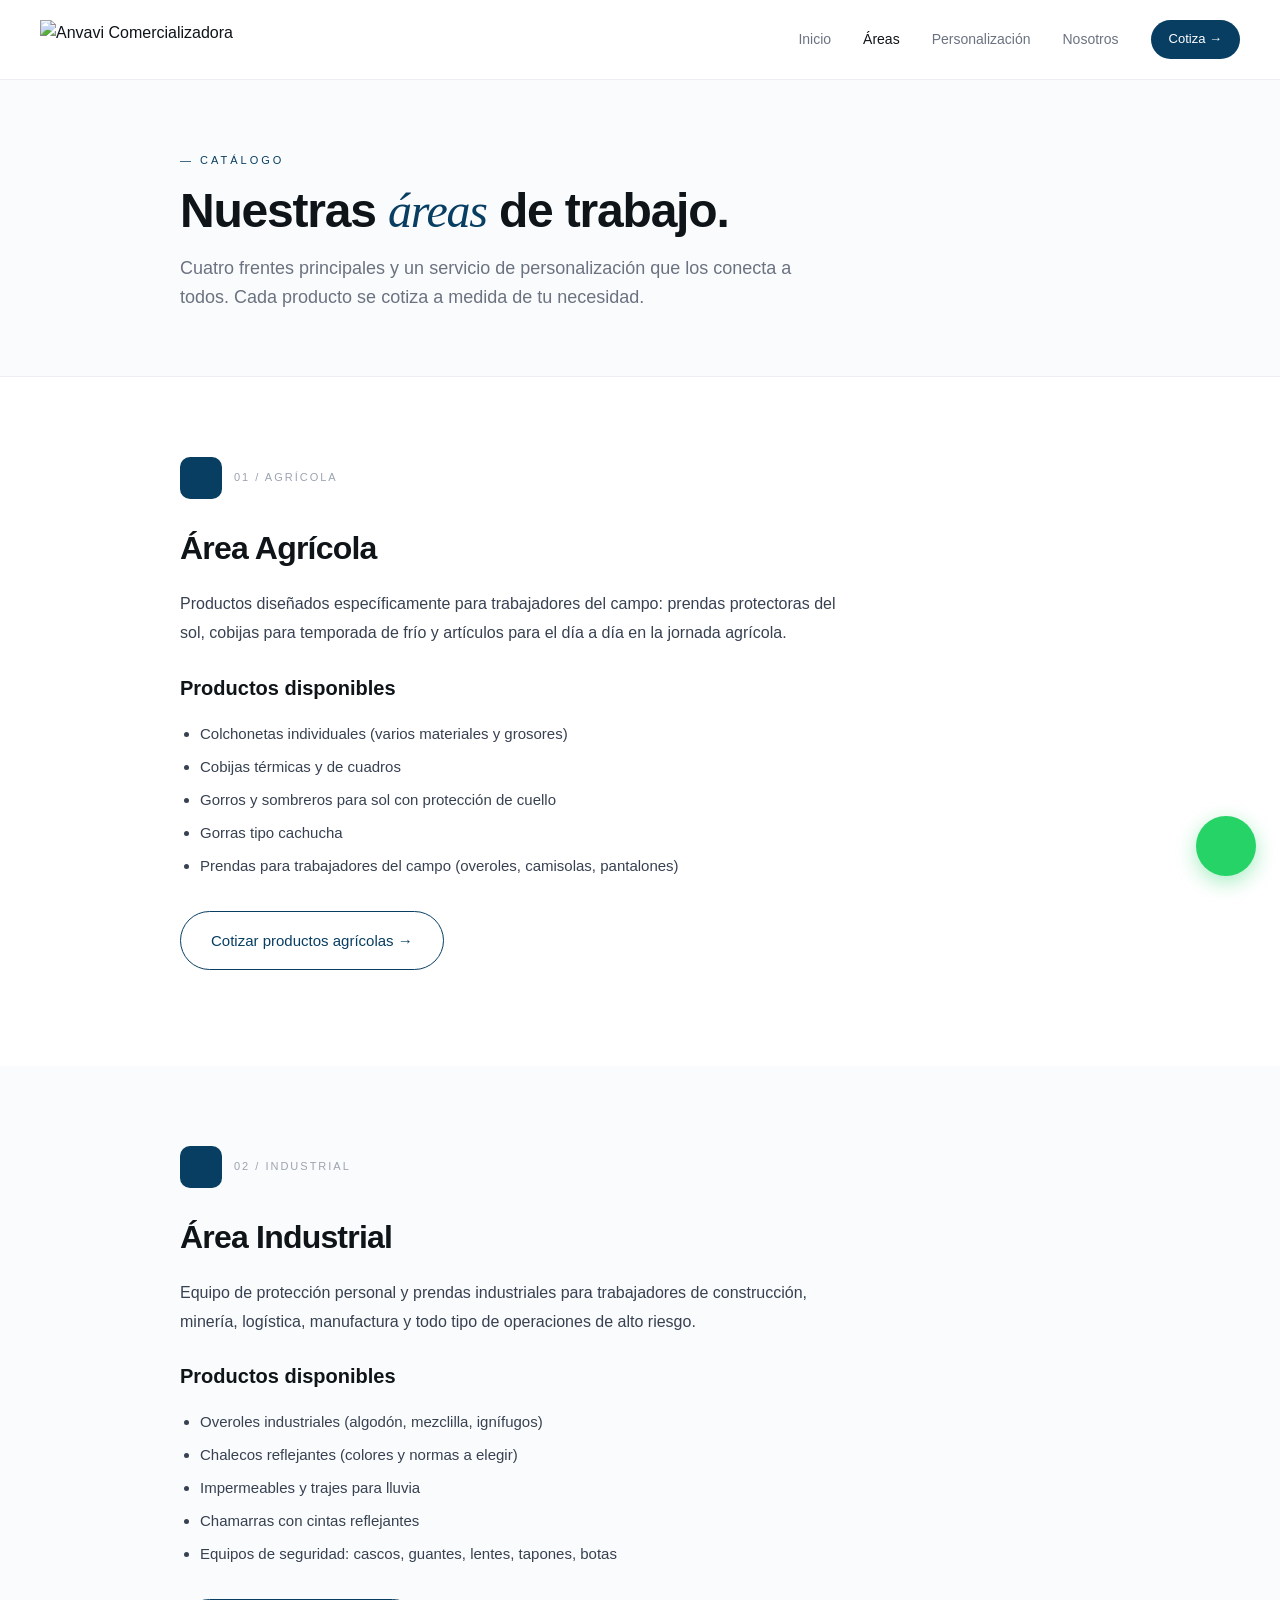
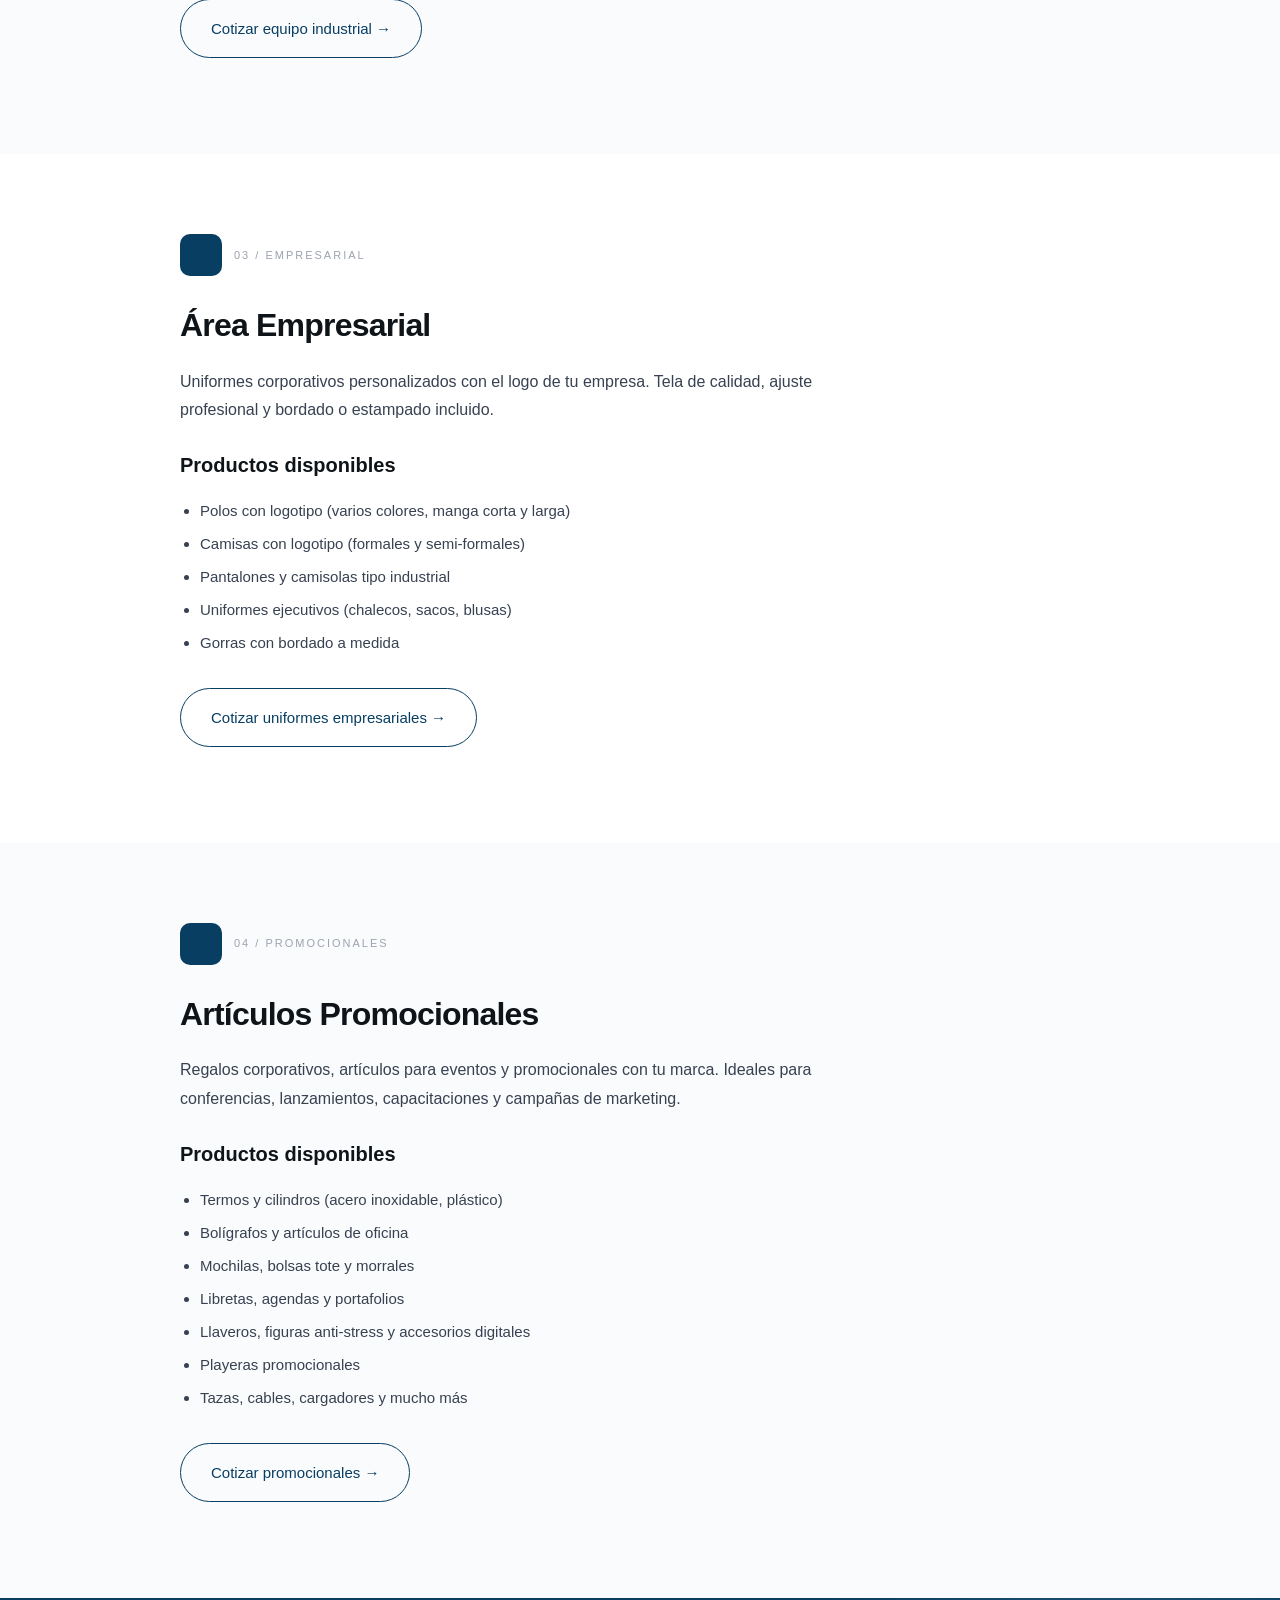
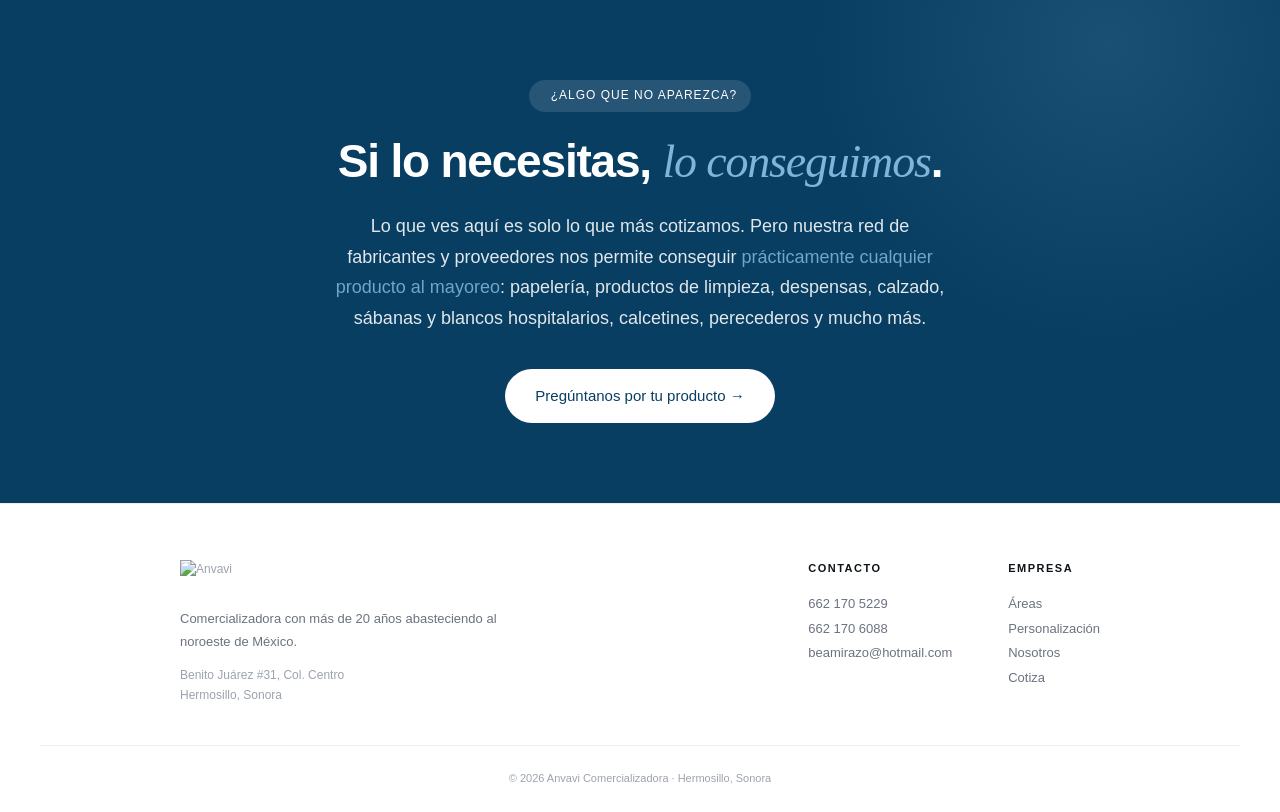
==== areas.html @ ac12baad "Subir sitio inicial de Anvavi" ====
<!DOCTYPE html>
<html lang="es">
<head>
  <meta charset="UTF-8">
  <meta name="viewport" content="width=device-width, initial-scale=1.0">
  <title>Áreas y Productos · Anvavi Comercializadora</title>
  <meta name="description" content="Conoce nuestras 4 áreas de especialización: Agrícola, Industrial, Empresarial y Promocionales. Productos personalizados al mayoreo.">
  <link rel="stylesheet" href="styles.css">
  <link rel="icon" href="assets/logo.jpg" type="image/jpeg">
  <link rel="stylesheet" href="https://cdn.jsdelivr.net/npm/@tabler/icons-webfont@2.47.0/tabler-icons.min.css">
</head>
<body>

  <nav class="nav">
    <a href="index.html" class="nav-logo">
      <img src="assets/logo.jpg" alt="Anvavi Comercializadora">
    </a>
    <button class="nav-toggle" onclick="toggleMenu()" aria-label="Abrir menú">
      <i class="ti ti-menu-2"></i>
    </button>
    <div class="nav-menu" id="navMenu">
      <a href="index.html">Inicio</a>
      <a href="areas.html" class="activo">Áreas</a>
      <a href="personalizacion.html">Personalización</a>
      <a href="nosotros.html">Nosotros</a>
      <a href="cotiza.html" class="nav-cotiza">Cotiza →</a>
    </div>
  </nav>

  <!-- ENCABEZADO DE LA PÁGINA -->
  <section class="pagina-header">
    <div class="pagina-header-contenido">
      <div class="eyebrow">— Catálogo</div>
      <h1 class="pagina-titulo">
        Nuestras <span class="serif-italic">áreas</span> de trabajo.
      </h1>
      <p class="pagina-subtitulo">
        Cuatro frentes principales y un servicio de personalización que los conecta a todos. Cada producto se cotiza a medida de tu necesidad.
      </p>
    </div>
  </section>

  <!-- ÁREA AGRÍCOLA -->
  <section class="bloque" id="agricola">
    <div class="bloque-contenido">
      <div class="area-header" style="margin-bottom: 24px;">
        <div class="area-icono"><i class="ti ti-plant-2"></i></div>
        <div class="area-etiqueta">01 / Agrícola</div>
      </div>
      <h2>Área Agrícola</h2>
      <p>Productos diseñados específicamente para trabajadores del campo: prendas protectoras del sol, cobijas para temporada de frío y artículos para el día a día en la jornada agrícola.</p>
      <h3>Productos disponibles</h3>
      <ul>
        <li>Colchonetas individuales (varios materiales y grosores)</li>
        <li>Cobijas térmicas y de cuadros</li>
        <li>Gorros y sombreros para sol con protección de cuello</li>
        <li>Gorras tipo cachucha</li>
        <li>Prendas para trabajadores del campo (overoles, camisolas, pantalones)</li>
      </ul>
      <p style="margin-top: 32px;">
        <a href="cotiza.html" class="btn btn-secundario">Cotizar productos agrícolas →</a>
      </p>
    </div>
  </section>

  <!-- ÁREA INDUSTRIAL -->
  <section class="bloque seccion-fondo" id="industrial">
    <div class="bloque-contenido">
      <div class="area-header" style="margin-bottom: 24px;">
        <div class="area-icono"><i class="ti ti-helmet"></i></div>
        <div class="area-etiqueta">02 / Industrial</div>
      </div>
      <h2>Área Industrial</h2>
      <p>Equipo de protección personal y prendas industriales para trabajadores de construcción, minería, logística, manufactura y todo tipo de operaciones de alto riesgo.</p>
      <h3>Productos disponibles</h3>
      <ul>
        <li>Overoles industriales (algodón, mezclilla, ignífugos)</li>
        <li>Chalecos reflejantes (colores y normas a elegir)</li>
        <li>Impermeables y trajes para lluvia</li>
        <li>Chamarras con cintas reflejantes</li>
        <li>Equipos de seguridad: cascos, guantes, lentes, tapones, botas</li>
      </ul>
      <p style="margin-top: 32px;">
        <a href="cotiza.html" class="btn btn-secundario">Cotizar equipo industrial →</a>
      </p>
    </div>
  </section>

  <!-- ÁREA EMPRESARIAL -->
  <section class="bloque" id="empresarial">
    <div class="bloque-contenido">
      <div class="area-header" style="margin-bottom: 24px;">
        <div class="area-icono"><i class="ti ti-briefcase"></i></div>
        <div class="area-etiqueta">03 / Empresarial</div>
      </div>
      <h2>Área Empresarial</h2>
      <p>Uniformes corporativos personalizados con el logo de tu empresa. Tela de calidad, ajuste profesional y bordado o estampado incluido.</p>
      <h3>Productos disponibles</h3>
      <ul>
        <li>Polos con logotipo (varios colores, manga corta y larga)</li>
        <li>Camisas con logotipo (formales y semi-formales)</li>
        <li>Pantalones y camisolas tipo industrial</li>
        <li>Uniformes ejecutivos (chalecos, sacos, blusas)</li>
        <li>Gorras con bordado a medida</li>
      </ul>
      <p style="margin-top: 32px;">
        <a href="cotiza.html" class="btn btn-secundario">Cotizar uniformes empresariales →</a>
      </p>
    </div>
  </section>

  <!-- ÁREA PROMOCIONALES -->
  <section class="bloque seccion-fondo" id="promocionales">
    <div class="bloque-contenido">
      <div class="area-header" style="margin-bottom: 24px;">
        <div class="area-icono"><i class="ti ti-gift"></i></div>
        <div class="area-etiqueta">04 / Promocionales</div>
      </div>
      <h2>Artículos Promocionales</h2>
      <p>Regalos corporativos, artículos para eventos y promocionales con tu marca. Ideales para conferencias, lanzamientos, capacitaciones y campañas de marketing.</p>
      <h3>Productos disponibles</h3>
      <ul>
        <li>Termos y cilindros (acero inoxidable, plástico)</li>
        <li>Bolígrafos y artículos de oficina</li>
        <li>Mochilas, bolsas tote y morrales</li>
        <li>Libretas, agendas y portafolios</li>
        <li>Llaveros, figuras anti-stress y accesorios digitales</li>
        <li>Playeras promocionales</li>
        <li>Tazas, cables, cargadores y mucho más</li>
      </ul>
      <p style="margin-top: 32px;">
        <a href="cotiza.html" class="btn btn-secundario">Cotizar promocionales →</a>
      </p>
    </div>
  </section>

  <!-- ¿BUSCAS ALGO MÁS? -->
  <section class="algo-mas">
    <div class="algo-mas-contenido">
      <div class="algo-mas-badge">
        <i class="ti ti-search"></i> ¿Algo que no aparezca?
      </div>
      <h2 class="algo-mas-titulo">
        Si lo necesitas, <span class="serif-italic">lo conseguimos</span>.
      </h2>
      <p class="algo-mas-texto">
        Lo que ves aquí es solo lo que más cotizamos. Pero nuestra red de fabricantes y proveedores nos permite conseguir <span class="destacado">prácticamente cualquier producto al mayoreo</span>: papelería, productos de limpieza, despensas, calzado, sábanas y blancos hospitalarios, calcetines, perecederos y mucho más.
      </p>
      <a href="https://wa.me/5216621705229?text=Hola%20Anvavi,%20busco%20un%20producto%20especial" class="btn btn-blanco" target="_blank" rel="noopener">
        Pregúntanos por tu producto →
      </a>
    </div>
  </section>

  <!-- FOOTER -->
  <footer class="footer">
    <div class="footer-contenido">
      <div class="footer-info">
        <img src="assets/logo.jpg" alt="Anvavi" class="footer-logo">
        <p class="footer-info-texto">Comercializadora con más de 20 años abasteciendo al noroeste de México.</p>
        <div class="footer-direccion">Benito Juárez #31, Col. Centro<br>Hermosillo, Sonora</div>
      </div>
      <div class="footer-columnas">
        <div>
          <div class="footer-titulo">Contacto</div>
          <div class="footer-lista">
            <a href="tel:6621705229">662 170 5229</a><br>
            <a href="tel:6621706088">662 170 6088</a><br>
            <a href="mailto:beamirazo@hotmail.com">beamirazo@hotmail.com</a>
          </div>
        </div>
        <div>
          <div class="footer-titulo">Empresa</div>
          <div class="footer-lista">
            <a href="areas.html">Áreas</a><br>
            <a href="personalizacion.html">Personalización</a><br>
            <a href="nosotros.html">Nosotros</a><br>
            <a href="cotiza.html">Cotiza</a>
          </div>
        </div>
      </div>
    </div>
    <div class="footer-copyright">
      © 2026 Anvavi Comercializadora · Hermosillo, Sonora
    </div>
  </footer>

  <a href="https://wa.me/5216621705229" class="wa-flotante" target="_blank" rel="noopener" aria-label="Contactar por WhatsApp">
    <i class="ti ti-brand-whatsapp"></i>
  </a>

  <script>
    function toggleMenu() {
      document.getElementById('navMenu').classList.toggle('abierto');
    }
  </script>

</body>
</html>
---- styles.css ----
/* ============================================
   ANVAVI COMERCIALIZADORA - ESTILOS PRINCIPALES
   ============================================ */

/* === VARIABLES DE COLORES === */
:root {
  --azul-marca: #083E62;
  --azul-claro: #7FB5DB;
  --azul-suave: #F0F4F8;
  --texto-principal: #0f1419;
  --texto-secundario: #374151;
  --texto-gris: #6B7280;
  --texto-claro: #9CA3AF;
  --borde: #ECEEF1;
  --fondo-gris: #FAFBFC;
  --blanco: #ffffff;
  --verde-whatsapp: #25D366;
}

/* === RESET BÁSICO === */
* {
  margin: 0;
  padding: 0;
  box-sizing: border-box;
}

html {
  scroll-behavior: smooth;
}

body {
  font-family: -apple-system, BlinkMacSystemFont, "Segoe UI", "Helvetica Neue", Arial, sans-serif;
  color: var(--texto-principal);
  background: var(--blanco);
  line-height: 1.6;
  -webkit-font-smoothing: antialiased;
  -moz-osx-font-smoothing: grayscale;
}

/* Fuente especial para los textos en cursiva elegante */
.serif-italic {
  font-family: Georgia, "Times New Roman", serif;
  font-style: italic;
  font-weight: 400;
  color: var(--azul-marca);
}

img {
  max-width: 100%;
  height: auto;
  display: block;
}

a {
  text-decoration: none;
  color: inherit;
}

/* === BARRA SUPERIOR (NAVEGACIÓN) === */
.nav {
  padding: 20px 40px;
  display: flex;
  align-items: center;
  justify-content: space-between;
  border-bottom: 0.5px solid var(--borde);
  background: var(--blanco);
  position: sticky;
  top: 0;
  z-index: 100;
}

.nav-logo img {
  height: 38px;
  width: auto;
}

.nav-menu {
  display: flex;
  gap: 32px;
  font-size: 14px;
  align-items: center;
}

.nav-menu a {
  color: var(--texto-gris);
  transition: color 0.2s ease;
}

.nav-menu a:hover {
  color: var(--azul-marca);
}

.nav-menu a.activo {
  color: var(--texto-principal);
  font-weight: 500;
}

.nav-cotiza {
  background: var(--azul-marca) !important;
  color: var(--blanco) !important;
  padding: 9px 18px;
  border-radius: 50px;
  font-weight: 500;
  font-size: 13px;
  transition: transform 0.2s ease, background 0.2s ease;
}

.nav-cotiza:hover {
  background: #0a4d7a !important;
  transform: translateY(-1px);
}

/* Menú hamburguesa para celular */
.nav-toggle {
  display: none;
  background: none;
  border: none;
  cursor: pointer;
  font-size: 24px;
  color: var(--azul-marca);
}

/* === HERO (BANNER PRINCIPAL) === */
.hero {
  padding: 88px 40px 64px;
  max-width: 920px;
  margin: 0 auto;
}

.badge {
  display: inline-flex;
  align-items: center;
  gap: 8px;
  background: var(--azul-suave);
  padding: 6px 14px;
  border-radius: 50px;
  font-size: 12px;
  color: var(--azul-marca);
  margin-bottom: 32px;
  font-weight: 500;
}

.badge-dot {
  width: 6px;
  height: 6px;
  background: var(--verde-whatsapp);
  border-radius: 50%;
  animation: latido 2s ease-in-out infinite;
}

@keyframes latido {
  0%, 100% { opacity: 1; transform: scale(1); }
  50% { opacity: 0.6; transform: scale(1.2); }
}

.hero-titulo {
  font-size: 56px;
  font-weight: 600;
  line-height: 1.05;
  letter-spacing: -1.5px;
  color: var(--texto-principal);
  margin-bottom: 28px;
  max-width: 760px;
}

.hero-descripcion {
  font-size: 19px;
  line-height: 1.65;
  color: var(--texto-secundario);
  max-width: 620px;
  margin-bottom: 40px;
}

.hero-descripcion strong {
  color: var(--texto-principal);
  font-weight: 600;
}

/* === BOTONES === */
.botones {
  display: flex;
  gap: 14px;
  align-items: center;
  flex-wrap: wrap;
}

.btn {
  display: inline-flex;
  align-items: center;
  gap: 10px;
  padding: 15px 30px;
  border-radius: 50px;
  font-weight: 500;
  font-size: 15px;
  border: none;
  cursor: pointer;
  transition: transform 0.2s ease, box-shadow 0.2s ease, background 0.2s ease;
  font-family: inherit;
}

.btn:hover {
  transform: translateY(-2px);
  box-shadow: 0 6px 20px rgba(8, 62, 98, 0.15);
}

.btn-primario {
  background: var(--azul-marca);
  color: var(--blanco);
}

.btn-primario:hover {
  background: #0a4d7a;
}

.btn-whatsapp {
  background: var(--verde-whatsapp);
  color: var(--blanco);
  padding: 15px 24px;
  font-size: 14px;
}

.btn-whatsapp:hover {
  background: #1eb955;
}

.btn-blanco {
  background: var(--blanco);
  color: var(--azul-marca);
}

.btn-secundario {
  background: transparent;
  color: var(--azul-marca);
  border: 1px solid var(--azul-marca);
}

.btn-secundario:hover {
  background: var(--azul-marca);
  color: var(--blanco);
}

/* === BARRA DE CLIENTES === */
.confianza {
  border-top: 0.5px solid var(--borde);
  padding: 28px 40px;
  background: var(--fondo-gris);
}

.confianza-contenedor {
  max-width: 920px;
  margin: 0 auto;
  display: flex;
  justify-content: space-between;
  align-items: center;
  flex-wrap: wrap;
  gap: 20px;
}

.confianza-titulo {
  color: var(--texto-gris);
  font-size: 11px;
  letter-spacing: 2px;
  text-transform: uppercase;
  font-weight: 500;
}

.confianza-lista {
  display: flex;
  gap: 24px;
  font-size: 13px;
  color: var(--texto-secundario);
  font-weight: 500;
  flex-wrap: wrap;
  letter-spacing: 0.3px;
  align-items: center;
}

.confianza-lista span:last-child {
  color: var(--azul-marca);
}

.separador {
  color: #D1D5DB;
}

/* === SECCIONES === */
.seccion {
  padding: 96px 40px;
}

.seccion-fondo {
  background: var(--fondo-gris);
}

.contenedor {
  max-width: 920px;
  margin: 0 auto;
}

.eyebrow {
  font-size: 11px;
  letter-spacing: 3px;
  color: var(--azul-marca);
  margin-bottom: 16px;
  text-transform: uppercase;
  font-weight: 500;
}

.seccion-titulo {
  font-size: 38px;
  font-weight: 600;
  line-height: 1.15;
  letter-spacing: -1px;
  color: var(--texto-principal);
}

.seccion-centrada {
  text-align: center;
  margin-bottom: 56px;
}

/* === GRID DE ÁREAS === */
.areas-grid {
  display: grid;
  grid-template-columns: 1fr 1fr;
  gap: 14px;
}

.area-card {
  background: var(--fondo-gris);
  border: 0.5px solid var(--borde);
  border-radius: 12px;
  padding: 28px;
  transition: transform 0.3s ease, box-shadow 0.3s ease, border-color 0.3s ease;
  cursor: pointer;
}

.area-card:hover {
  transform: translateY(-4px);
  box-shadow: 0 12px 28px rgba(8, 62, 98, 0.08);
  border-color: var(--azul-claro);
}

.area-card.ancha {
  grid-column: 1 / -1;
}

.area-header {
  display: flex;
  align-items: center;
  gap: 12px;
  margin-bottom: 14px;
}

.area-icono {
  width: 42px;
  height: 42px;
  background: var(--azul-marca);
  border-radius: 10px;
  display: flex;
  align-items: center;
  justify-content: center;
  color: var(--blanco);
  font-size: 20px;
}

.area-etiqueta {
  font-size: 11px;
  color: var(--texto-claro);
  letter-spacing: 2px;
  text-transform: uppercase;
}

.area-titulo {
  font-size: 21px;
  font-weight: 600;
  color: var(--texto-principal);
  margin-bottom: 8px;
  letter-spacing: -0.3px;
}

.area-descripcion {
  font-size: 14px;
  color: var(--texto-gris);
  line-height: 1.7;
}

/* === SECCIÓN "BUSCAS ALGO MÁS" === */
.algo-mas {
  background: var(--azul-marca);
  padding: 80px 40px;
  color: var(--blanco);
  position: relative;
  overflow: hidden;
}

.algo-mas::before {
  content: '';
  position: absolute;
  top: -50%;
  right: -10%;
  width: 600px;
  height: 600px;
  background: radial-gradient(circle, rgba(127, 181, 219, 0.15) 0%, transparent 70%);
  pointer-events: none;
}

.algo-mas-contenido {
  max-width: 760px;
  margin: 0 auto;
  text-align: center;
  position: relative;
  z-index: 2;
}

.algo-mas-badge {
  display: inline-flex;
  align-items: center;
  gap: 8px;
  background: rgba(255, 255, 255, 0.12);
  padding: 6px 14px;
  border-radius: 50px;
  font-size: 12px;
  margin-bottom: 24px;
  font-weight: 500;
  letter-spacing: 1px;
  text-transform: uppercase;
}

.algo-mas-titulo {
  font-size: 46px;
  font-weight: 600;
  line-height: 1.1;
  letter-spacing: -1.2px;
  margin-bottom: 24px;
}

.algo-mas .serif-italic {
  color: var(--azul-claro);
}

.algo-mas-texto {
  font-size: 18px;
  line-height: 1.7;
  opacity: 0.88;
  margin-bottom: 36px;
  max-width: 620px;
  margin-left: auto;
  margin-right: auto;
}

.algo-mas-texto .destacado {
  color: var(--azul-claro);
  font-weight: 500;
}

/* === CÓMO TRABAJAMOS === */
.proceso-grid {
  display: grid;
  grid-template-columns: repeat(3, 1fr);
  gap: 24px;
}

.proceso-card {
  background: var(--blanco);
  border: 0.5px solid var(--borde);
  border-radius: 12px;
  padding: 36px 28px;
  transition: transform 0.3s ease, box-shadow 0.3s ease;
}

.proceso-card:hover {
  transform: translateY(-4px);
  box-shadow: 0 10px 28px rgba(8, 62, 98, 0.06);
}

.proceso-numero {
  font-size: 54px;
  color: var(--azul-marca);
  font-weight: 600;
  letter-spacing: -2px;
  margin-bottom: 20px;
  font-variant-numeric: tabular-nums;
  line-height: 1;
}

.proceso-titulo {
  font-size: 19px;
  font-weight: 600;
  color: var(--texto-principal);
  margin-bottom: 10px;
}

.proceso-descripcion {
  font-size: 14px;
  color: var(--texto-gris);
  line-height: 1.7;
}

/* === CTA FINAL === */
.cta-final {
  padding: 120px 40px;
  max-width: 760px;
  margin: 0 auto;
  text-align: center;
}

.cta-titulo {
  font-size: 50px;
  font-weight: 600;
  line-height: 1.1;
  letter-spacing: -1.2px;
  color: var(--texto-principal);
  margin-bottom: 24px;
}

.cta-texto {
  font-size: 17px;
  color: var(--texto-gris);
  line-height: 1.7;
  margin-bottom: 40px;
  max-width: 520px;
  margin-left: auto;
  margin-right: auto;
}

.cta-botones {
  display: inline-flex;
  gap: 12px;
  align-items: center;
  flex-wrap: wrap;
  justify-content: center;
}

/* === FOOTER === */
.footer {
  border-top: 0.5px solid var(--borde);
  padding: 56px 40px 24px;
  background: var(--blanco);
}

.footer-contenido {
  max-width: 920px;
  margin: 0 auto;
  display: flex;
  justify-content: space-between;
  flex-wrap: wrap;
  gap: 40px;
  color: var(--texto-claro);
  font-size: 12px;
}

.footer-info {
  max-width: 320px;
}

.footer-logo {
  height: 32px;
  margin-bottom: 16px;
}

.footer-info-texto {
  line-height: 1.7;
  color: var(--texto-gris);
  font-size: 13px;
}

.footer-direccion {
  margin-top: 12px;
  line-height: 1.7;
}

.footer-columnas {
  display: flex;
  gap: 56px;
}

.footer-titulo {
  color: var(--texto-principal);
  font-size: 11px;
  font-weight: 600;
  margin-bottom: 14px;
  letter-spacing: 1.5px;
  text-transform: uppercase;
}

.footer-lista {
  line-height: 1.9;
  color: var(--texto-gris);
  font-size: 13px;
}

.footer-lista a {
  transition: color 0.2s ease;
}

.footer-lista a:hover {
  color: var(--azul-marca);
}

.footer-copyright {
  border-top: 0.5px solid var(--borde);
  padding-top: 24px;
  margin-top: 40px;
  color: var(--texto-claro);
  font-size: 11px;
  text-align: center;
}

/* === BOTÓN FLOTANTE DE WHATSAPP === */
.wa-flotante {
  position: fixed;
  bottom: 24px;
  right: 24px;
  width: 60px;
  height: 60px;
  background: var(--verde-whatsapp);
  border-radius: 50%;
  display: flex;
  align-items: center;
  justify-content: center;
  color: white;
  font-size: 28px;
  box-shadow: 0 6px 20px rgba(37, 211, 102, 0.4);
  z-index: 1000;
  transition: transform 0.2s ease, box-shadow 0.2s ease;
}

.wa-flotante:hover {
  transform: scale(1.1);
  box-shadow: 0 8px 28px rgba(37, 211, 102, 0.5);
}

/* === ANIMACIONES DE ENTRADA === */
.fade-in {
  opacity: 0;
  transform: translateY(20px);
  animation: aparecer 0.8s ease forwards;
}

.fade-in.delay-1 { animation-delay: 0.1s; }
.fade-in.delay-2 { animation-delay: 0.2s; }
.fade-in.delay-3 { animation-delay: 0.3s; }

@keyframes aparecer {
  to {
    opacity: 1;
    transform: translateY(0);
  }
}

/* === PÁGINAS INTERNAS === */
.pagina-header {
  background: var(--fondo-gris);
  padding: 72px 40px 64px;
  border-bottom: 0.5px solid var(--borde);
}

.pagina-header-contenido {
  max-width: 920px;
  margin: 0 auto;
}

.pagina-titulo {
  font-size: 48px;
  font-weight: 600;
  line-height: 1.1;
  letter-spacing: -1.2px;
  color: var(--texto-principal);
  margin-bottom: 16px;
  max-width: 720px;
}

.pagina-titulo .serif-italic {
  display: inline;
}

.pagina-subtitulo {
  font-size: 18px;
  color: var(--texto-gris);
  line-height: 1.6;
  max-width: 620px;
}

/* === BLOQUES DE CONTENIDO INTERIOR === */
.bloque {
  padding: 80px 40px;
}

.bloque-contenido {
  max-width: 920px;
  margin: 0 auto;
}

.bloque h2 {
  font-size: 32px;
  font-weight: 600;
  letter-spacing: -0.8px;
  color: var(--texto-principal);
  margin-bottom: 16px;
}

.bloque h3 {
  font-size: 20px;
  font-weight: 600;
  color: var(--texto-principal);
  margin-bottom: 8px;
  margin-top: 24px;
}

.bloque p {
  font-size: 16px;
  color: var(--texto-secundario);
  line-height: 1.8;
  margin-bottom: 16px;
  max-width: 680px;
}

.bloque ul {
  margin: 16px 0 24px 0;
  padding-left: 20px;
}

.bloque ul li {
  font-size: 15px;
  color: var(--texto-secundario);
  line-height: 1.8;
  margin-bottom: 6px;
}

/* === FORMULARIO DE COTIZACIÓN === */
.formulario {
  background: var(--blanco);
  border: 0.5px solid var(--borde);
  border-radius: 16px;
  padding: 48px;
  max-width: 640px;
  margin: 0 auto;
  box-shadow: 0 4px 24px rgba(8, 62, 98, 0.04);
}

.form-grupo {
  margin-bottom: 20px;
}

.form-grupo label {
  display: block;
  font-size: 13px;
  font-weight: 500;
  color: var(--texto-principal);
  margin-bottom: 8px;
}

.form-grupo input,
.form-grupo select,
.form-grupo textarea {
  width: 100%;
  padding: 12px 16px;
  border: 1px solid var(--borde);
  border-radius: 10px;
  font-size: 15px;
  font-family: inherit;
  color: var(--texto-principal);
  background: var(--blanco);
  transition: border-color 0.2s ease, box-shadow 0.2s ease;
}

.form-grupo input:focus,
.form-grupo select:focus,
.form-grupo textarea:focus {
  outline: none;
  border-color: var(--azul-marca);
  box-shadow: 0 0 0 3px rgba(8, 62, 98, 0.1);
}

.form-grupo textarea {
  min-height: 120px;
  resize: vertical;
}

.form-fila {
  display: grid;
  grid-template-columns: 1fr 1fr;
  gap: 16px;
}

.form-enviar {
  width: 100%;
  padding: 16px;
  background: var(--azul-marca);
  color: var(--blanco);
  border: none;
  border-radius: 50px;
  font-size: 15px;
  font-weight: 500;
  cursor: pointer;
  margin-top: 8px;
  transition: background 0.2s ease, transform 0.2s ease;
  font-family: inherit;
}

.form-enviar:hover {
  background: #0a4d7a;
  transform: translateY(-1px);
}

/* === CONTACTO RÁPIDO (LATERAL) === */
.contacto-rapido {
  background: var(--fondo-gris);
  border-radius: 16px;
  padding: 32px;
  margin-top: 32px;
}

.contacto-item {
  display: flex;
  align-items: center;
  gap: 16px;
  padding: 14px 0;
  border-bottom: 0.5px solid var(--borde);
}

.contacto-item:last-child {
  border-bottom: none;
}

.contacto-item-icono {
  width: 44px;
  height: 44px;
  background: var(--azul-marca);
  border-radius: 12px;
  display: flex;
  align-items: center;
  justify-content: center;
  color: var(--blanco);
  font-size: 20px;
  flex-shrink: 0;
}

.contacto-item-info {
  flex: 1;
}

.contacto-item-label {
  font-size: 12px;
  color: var(--texto-gris);
  text-transform: uppercase;
  letter-spacing: 1px;
  margin-bottom: 2px;
}

.contacto-item-valor {
  font-size: 15px;
  color: var(--texto-principal);
  font-weight: 500;
}

/* ============================================
   RESPONSIVE - CELULAR Y TABLET
   ============================================ */

@media (max-width: 900px) {
  .nav {
    padding: 16px 24px;
  }

  .nav-menu {
    display: none;
    position: absolute;
    top: 100%;
    left: 0;
    right: 0;
    background: var(--blanco);
    flex-direction: column;
    align-items: flex-start;
    padding: 24px;
    gap: 18px;
    border-bottom: 1px solid var(--borde);
    box-shadow: 0 8px 20px rgba(0, 0, 0, 0.06);
  }

  .nav-menu.abierto {
    display: flex;
  }

  .nav-toggle {
    display: block;
  }

  .hero {
    padding: 56px 24px 48px;
  }

  .hero-titulo {
    font-size: 36px;
    letter-spacing: -1px;
  }

  .hero-descripcion {
    font-size: 16px;
  }

  .seccion {
    padding: 64px 24px;
  }

  .seccion-titulo {
    font-size: 28px;
  }

  .areas-grid {
    grid-template-columns: 1fr;
  }

  .area-card.ancha {
    grid-column: auto;
  }

  .algo-mas {
    padding: 56px 24px;
  }

  .algo-mas-titulo {
    font-size: 32px;
  }

  .algo-mas-texto {
    font-size: 16px;
  }

  .proceso-grid {
    grid-template-columns: 1fr;
  }

  .cta-final {
    padding: 80px 24px;
  }

  .cta-titulo {
    font-size: 34px;
  }

  .confianza {
    padding: 24px;
  }

  .confianza-contenedor {
    flex-direction: column;
    align-items: flex-start;
  }

  .footer {
    padding: 40px 24px 24px;
  }

  .footer-columnas {
    flex-direction: column;
    gap: 32px;
  }

  .pagina-header {
    padding: 56px 24px 48px;
  }

  .pagina-titulo {
    font-size: 34px;
  }

  .bloque {
    padding: 56px 24px;
  }

  .formulario {
    padding: 32px 24px;
  }

  .form-fila {
    grid-template-columns: 1fr;
  }

  .wa-flotante {
    width: 56px;
    height: 56px;
    font-size: 26px;
    bottom: 20px;
    right: 20px;
  }
}

@media (max-width: 480px) {
  .hero-titulo {
    font-size: 30px;
  }

  .cta-titulo {
    font-size: 28px;
  }

  .algo-mas-titulo {
    font-size: 26px;
  }

  .botones,
  .cta-botones {
    flex-direction: column;
    width: 100%;
    align-items: stretch;
  }

  .btn {
    justify-content: center;
  }
}
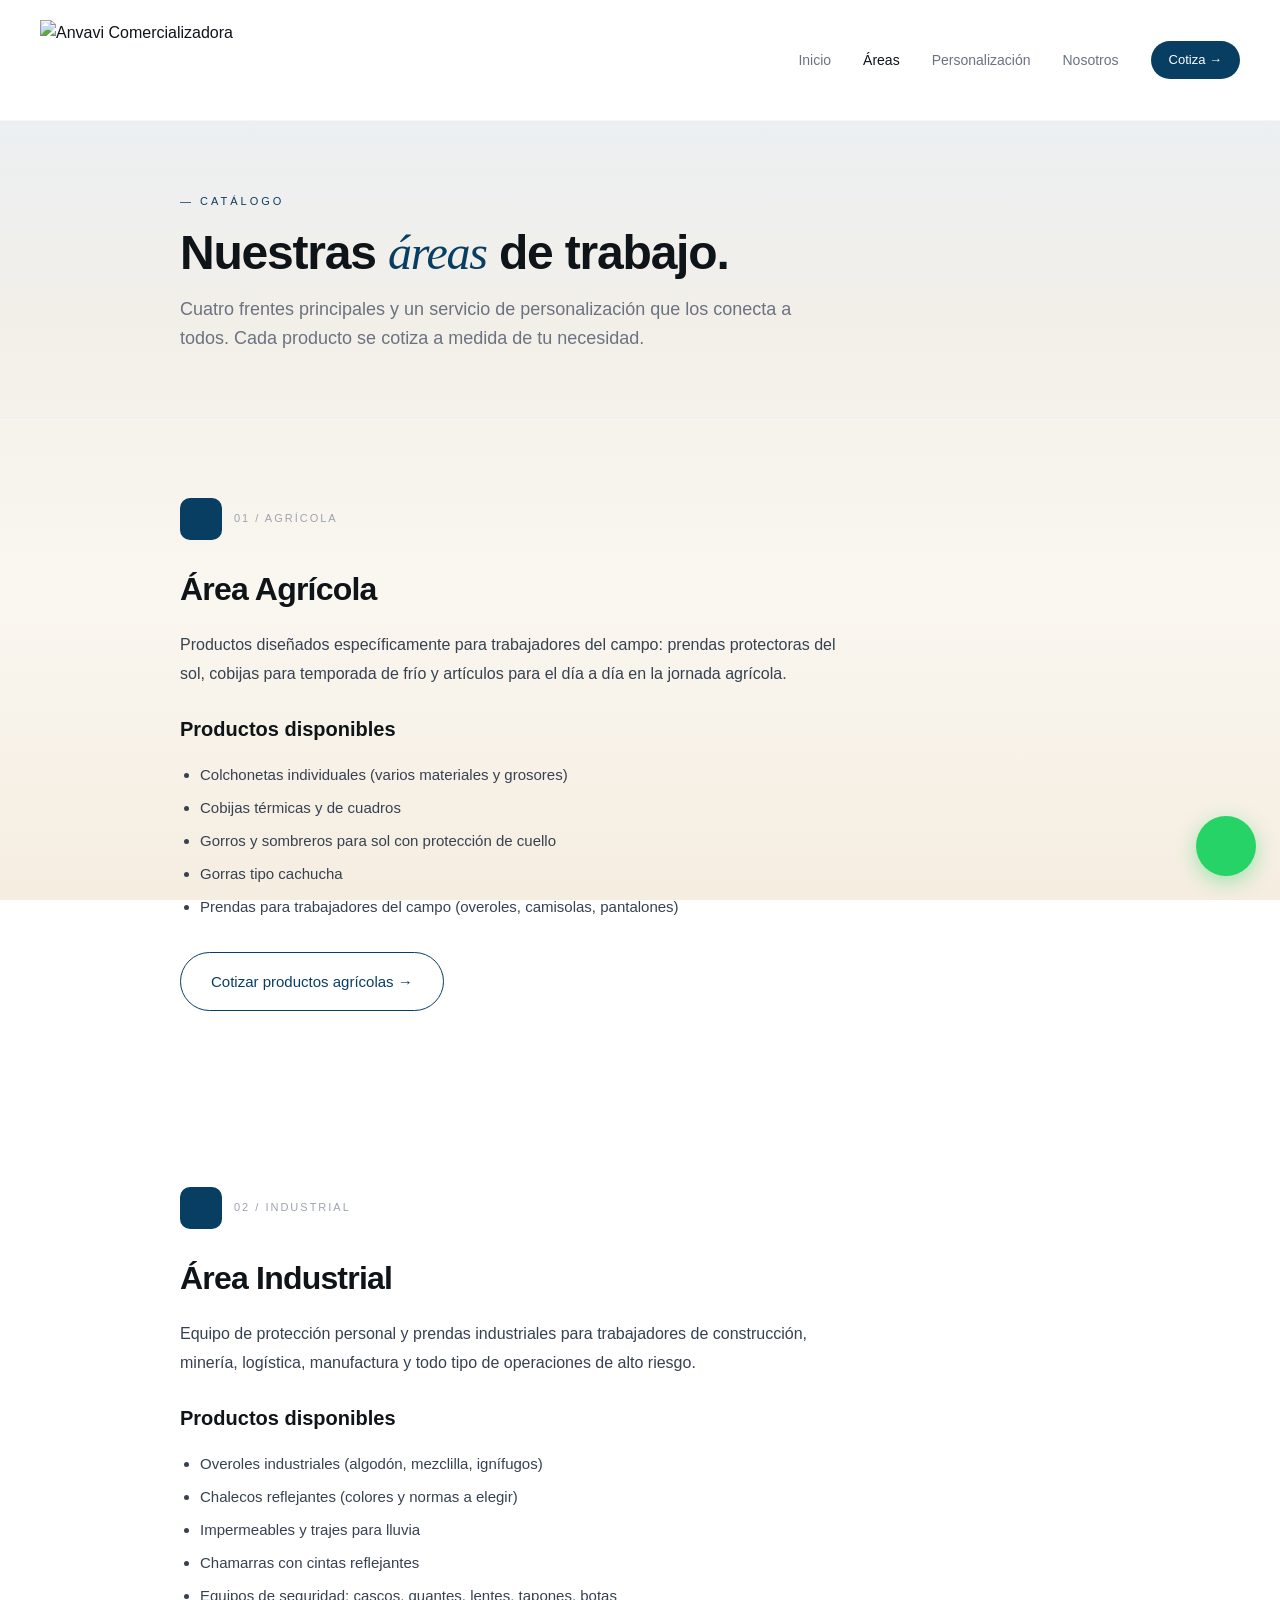
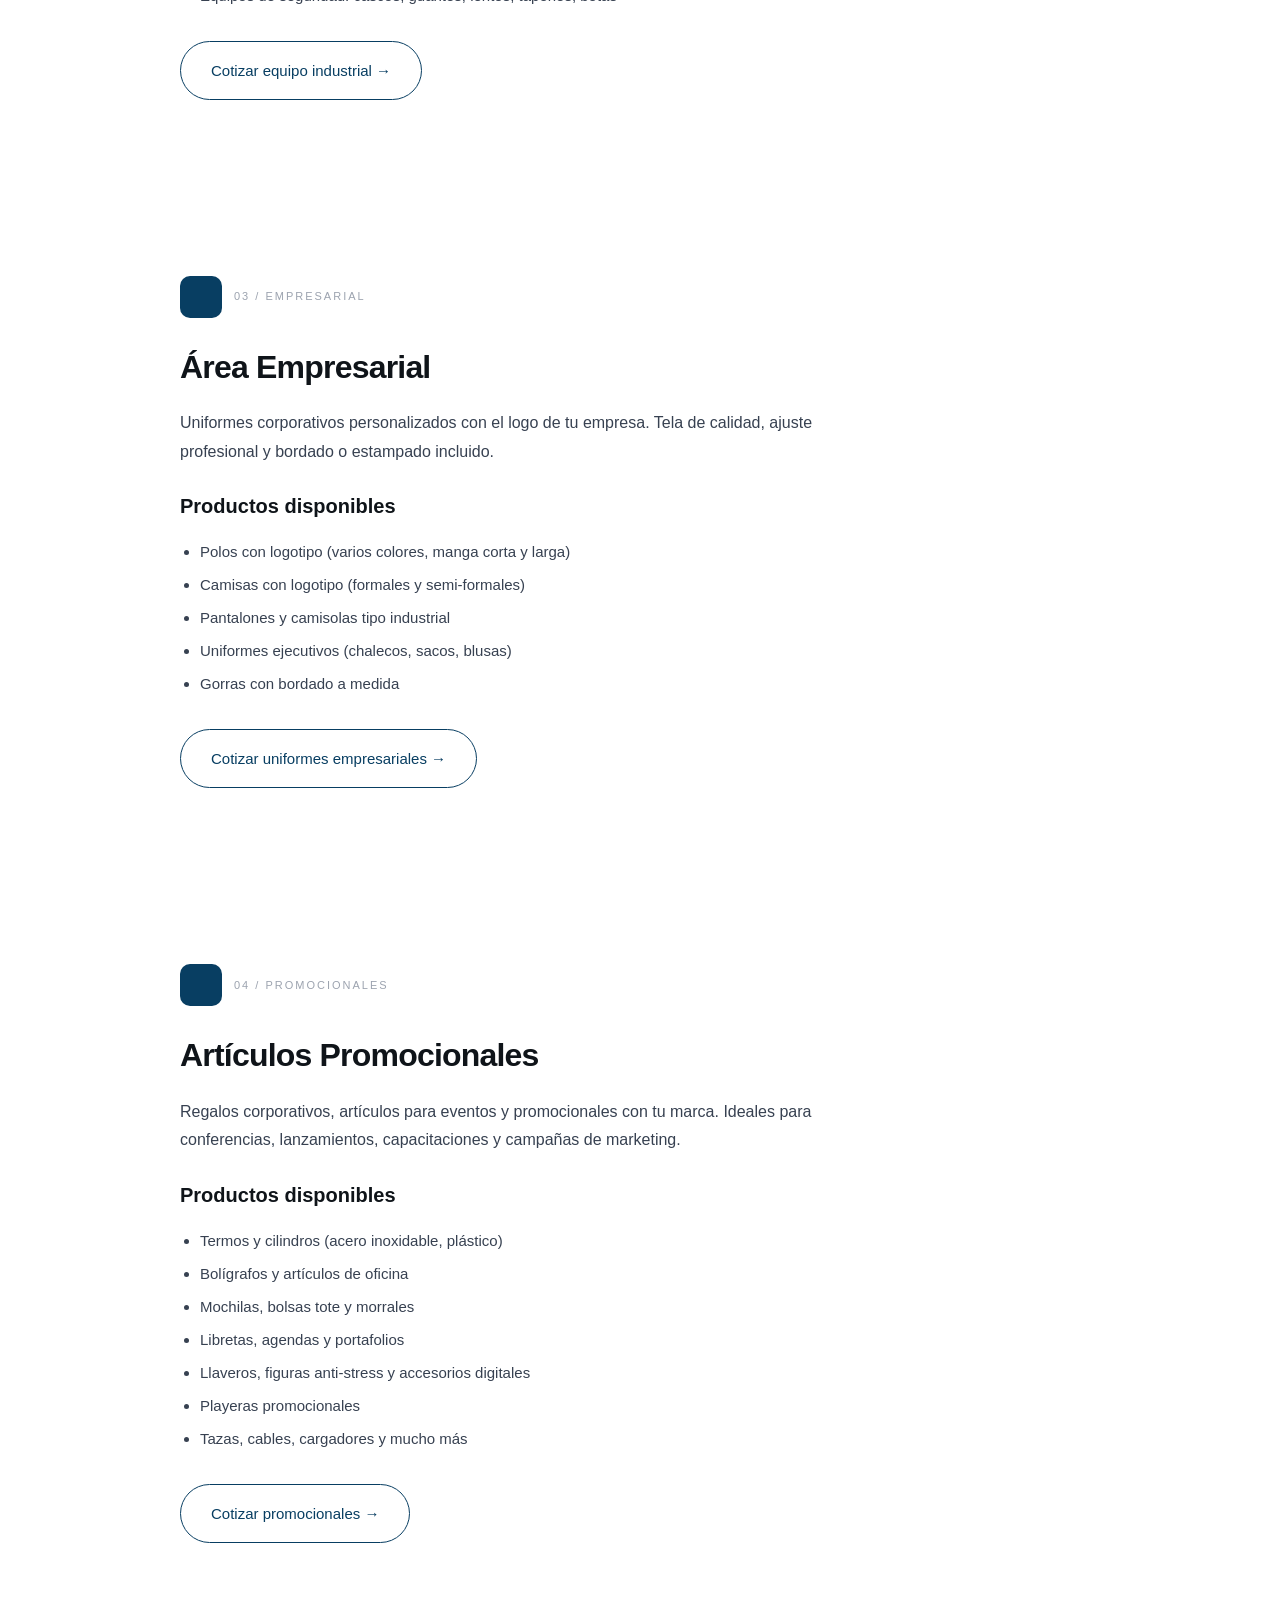
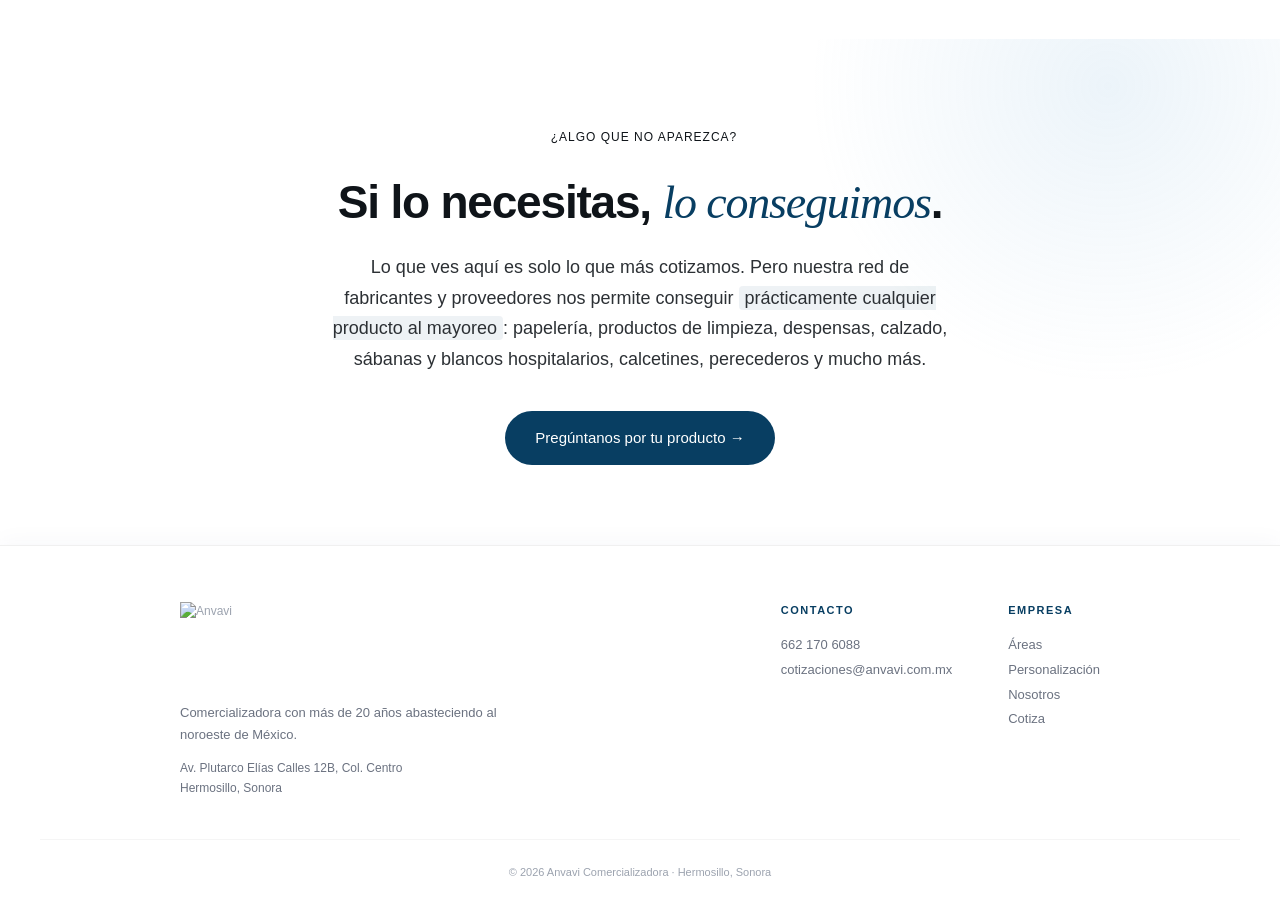
==== commit f3163e09: "Anvavi" ====
--- a/areas.html
+++ b/areas.html
@@ -146,7 +146,7 @@
       <p class="algo-mas-texto">
         Lo que ves aquí es solo lo que más cotizamos. Pero nuestra red de fabricantes y proveedores nos permite conseguir <span class="destacado">prácticamente cualquier producto al mayoreo</span>: papelería, productos de limpieza, despensas, calzado, sábanas y blancos hospitalarios, calcetines, perecederos y mucho más.
       </p>
-      <a href="https://wa.me/5216621705229?text=Hola%20Anvavi,%20busco%20un%20producto%20especial" class="btn btn-blanco" target="_blank" rel="noopener">
+      <a href="https://wa.me/5216621706088?text=Hola%20Anvavi,%20busco%20un%20producto%20especial" class="btn btn-blanco" target="_blank" rel="noopener">
         Pregúntanos por tu producto →
       </a>
     </div>
@@ -158,15 +158,14 @@
       <div class="footer-info">
         <img src="assets/logo.jpg" alt="Anvavi" class="footer-logo">
         <p class="footer-info-texto">Comercializadora con más de 20 años abasteciendo al noroeste de México.</p>
-        <div class="footer-direccion">Benito Juárez #31, Col. Centro<br>Hermosillo, Sonora</div>
+        <div class="footer-direccion">Av. Plutarco Elías Calles 12B, Col. Centro<br>Hermosillo, Sonora</div>
       </div>
       <div class="footer-columnas">
         <div>
           <div class="footer-titulo">Contacto</div>
           <div class="footer-lista">
-            <a href="tel:6621705229">662 170 5229</a><br>
             <a href="tel:6621706088">662 170 6088</a><br>
-            <a href="mailto:beamirazo@hotmail.com">beamirazo@hotmail.com</a>
+            <a href="mailto:cotizaciones@anvavi.com.mx">cotizaciones@anvavi.com.mx</a>
           </div>
         </div>
         <div>
@@ -185,7 +184,7 @@
     </div>
   </footer>
 
-  <a href="https://wa.me/5216621705229" class="wa-flotante" target="_blank" rel="noopener" aria-label="Contactar por WhatsApp">
+  <a href="https://wa.me/5216621706088" class="wa-flotante" target="_blank" rel="noopener" aria-label="Contactar por WhatsApp">
     <i class="ti ti-brand-whatsapp"></i>
   </a>
 
@@ -195,5 +194,43 @@
     }
   </script>
 
+  <script>
+    // Navbar dinámico: se oculta al scroll abajo, aparece al subir
+    (function() {
+      const nav = document.querySelector('.nav');
+      let ultimoScroll = 0;
+      let scrollAcumulado = 0;
+      
+      window.addEventListener('scroll', function() {
+        const scrollActual = window.pageYOffset || document.documentElement.scrollTop;
+        
+        // Sombra cuando hay scroll
+        if (scrollActual > 10) {
+          nav.classList.add('nav-scrolled');
+        } else {
+          nav.classList.remove('nav-scrolled');
+        }
+        
+        // No ocultar si estamos cerca del top
+        if (scrollActual < 100) {
+          nav.classList.remove('nav-oculta');
+          ultimoScroll = scrollActual;
+          return;
+        }
+        
+        // Detectar dirección del scroll
+        if (scrollActual > ultimoScroll) {
+          // Scroll hacia abajo - ocultar
+          nav.classList.add('nav-oculta');
+        } else {
+          // Scroll hacia arriba - mostrar
+          nav.classList.remove('nav-oculta');
+        }
+        
+        ultimoScroll = scrollActual;
+      }, { passive: true });
+    })();
+  </script>
+
 </body>
 </html>
--- a/styles.css
+++ b/styles.css
@@ -7,6 +7,8 @@
   --azul-marca: #083E62;
   --azul-claro: #7FB5DB;
   --azul-suave: #F0F4F8;
+  --crema-editorial: #F5F1EA;
+  --crema-claro: #FAF7F1;
   --texto-principal: #0f1419;
   --texto-secundario: #374151;
   --texto-gris: #6B7280;
@@ -31,7 +33,7 @@
 body {
   font-family: -apple-system, BlinkMacSystemFont, "Segoe UI", "Helvetica Neue", Arial, sans-serif;
   color: var(--texto-principal);
-  background: var(--blanco);
+  background: #FAF7F1;
   line-height: 1.6;
   -webkit-font-smoothing: antialiased;
   -moz-osx-font-smoothing: grayscale;
@@ -70,8 +72,9 @@
 }
 
 .nav-logo img {
-  height: 38px;
+  height: 80px;
   width: auto;
+  transition: height 0.3s ease;
 }
 
 .nav-menu {
@@ -285,6 +288,7 @@
 
 /* === SECCIONES === */
 .seccion {
+  background: transparent;
   padding: 96px 40px;
 }
 
@@ -555,8 +559,9 @@
 }
 
 .footer-logo {
-  height: 32px;
-  margin-bottom: 16px;
+  height: 80px;
+  width: auto;
+  margin-bottom: 20px;
 }
 
 .footer-info-texto {
@@ -684,6 +689,7 @@
 
 /* === BLOQUES DE CONTENIDO INTERIOR === */
 .bloque {
+  background: transparent;
   padding: 80px 40px;
 }
 
@@ -1011,3 +1017,480 @@
     justify-content: center;
   }
 }
+
+
+/* === FONDOS EDITORIAL CREMA === */
+.fondo-crema {
+  background: var(--crema-editorial);
+}
+
+.fondo-crema-claro {
+  background: var(--crema-claro);
+}
+
+/* === SECCIÓN "A QUIÉNES ATENDEMOS" === */
+.sectores-grid {
+  display: grid;
+  grid-template-columns: repeat(auto-fit, minmax(220px, 1fr));
+  gap: 20px;
+  margin-top: 40px;
+}
+
+.sector-card {
+  background: var(--blanco);
+  padding: 28px 24px;
+  border-radius: 14px;
+  border: 0.5px solid var(--borde);
+  transition: transform 0.3s ease, box-shadow 0.3s ease, border-color 0.3s ease;
+}
+
+.sector-card:hover {
+  transform: translateY(-4px);
+  box-shadow: 0 12px 32px rgba(8, 62, 98, 0.08);
+  border-color: var(--azul-claro);
+}
+
+.sector-card-icono {
+  width: 44px;
+  height: 44px;
+  background: var(--azul-suave);
+  color: var(--azul-marca);
+  border-radius: 10px;
+  display: flex;
+  align-items: center;
+  justify-content: center;
+  font-size: 22px;
+  margin-bottom: 16px;
+}
+
+.sector-card-titulo {
+  font-size: 16px;
+  font-weight: 600;
+  color: var(--texto-principal);
+  margin-bottom: 6px;
+}
+
+.sector-card-desc {
+  font-size: 13px;
+  color: var(--texto-gris);
+  line-height: 1.6;
+}
+
+/* === RESALTADO TIPO HIGHLIGHTER SUTIL === */
+.resaltado {
+  background: linear-gradient(180deg, transparent 60%, rgba(127, 181, 219, 0.35) 60%);
+  padding: 0 4px;
+  font-weight: 700;
+}
+
+
+/* === NAVBAR DINÁMICO (oculta al scroll abajo, aparece al subir) === */
+.nav {
+  transition: transform 0.4s cubic-bezier(0.4, 0, 0.2, 1), box-shadow 0.3s ease;
+  will-change: transform;
+}
+
+.nav.nav-oculta {
+  transform: translateY(-100%);
+}
+
+.nav.nav-scrolled {
+  box-shadow: 0 4px 20px rgba(0, 0, 0, 0.06);
+  background: rgba(255, 255, 255, 0.96);
+  backdrop-filter: saturate(180%) blur(10px);
+  -webkit-backdrop-filter: saturate(180%) blur(10px);
+}
+
+/* === FONDO CREMA APLICADO A MÁS SECCIONES === */
+.seccion-fondo {
+  background: var(--crema-claro) !important;
+}
+
+.algo-mas {
+  background: var(--crema-editorial) !important;
+}
+
+.algo-mas .algo-mas-badge,
+.algo-mas .algo-mas-titulo,
+.algo-mas .algo-mas-texto,
+.algo-mas .destacado {
+  color: var(--texto-principal) !important;
+}
+
+.algo-mas .serif-italic {
+  color: var(--azul-marca) !important;
+}
+
+.algo-mas .destacado {
+  background: rgba(8, 62, 98, 0.08);
+  padding: 2px 6px;
+  border-radius: 4px;
+}
+
+.algo-mas .btn-blanco {
+  background: var(--azul-marca) !important;
+  color: var(--blanco) !important;
+}
+
+.algo-mas .btn-blanco:hover {
+  background: var(--texto-principal) !important;
+}
+
+/* CTA final con fondo crema editorial */
+.cta-final {
+  background: var(--crema-editorial) !important;
+  color: var(--texto-principal) !important;
+}
+
+.cta-final .cta-titulo,
+.cta-final .cta-texto {
+  color: var(--texto-principal) !important;
+}
+
+.cta-final .serif-italic {
+  color: var(--azul-marca) !important;
+}
+
+
+/* === NAVBAR BLANCA SÓLIDA (para contrastar con el fondo crema) === */
+.nav {
+  background: #FFFFFF !important;
+  border-bottom: 1px solid rgba(0, 0, 0, 0.04);
+}
+
+.nav.nav-scrolled {
+  background: rgba(255, 255, 255, 0.98) !important;
+  box-shadow: 0 4px 24px rgba(8, 62, 98, 0.08);
+}
+
+/* === FONDOS UNIFICADOS: TODA LA PÁGINA EN CREMA === */
+body {
+  background: #FAF7F1 !important;
+}
+
+.seccion,
+.bloque,
+.pagina-header,
+section:not(.nav):not(.footer) {
+  background: transparent !important;
+}
+
+/* Solo el footer mantiene fondo oscuro */
+.footer {
+  background: #0A1F2D !important;
+}
+
+/* Las secciones que tenían fondo crema explícito siguen con un tono ligeramente distinto */
+.fondo-crema,
+.algo-mas,
+.cta-final,
+.seccion-fondo {
+  background: #F5F1EA !important;
+}
+
+/* === TARJETAS BLANCAS RESALTAN SOBRE EL CREMA === */
+.sector-card,
+.proceso-card,
+.area-card,
+.servicio-card,
+.formulario,
+.contacto-rapido {
+  background: #FFFFFF !important;
+  border: 1px solid rgba(0, 0, 0, 0.04);
+  box-shadow: 0 2px 12px rgba(8, 62, 98, 0.04);
+}
+
+.sector-card:hover,
+.proceso-card:hover,
+.area-card:hover,
+.servicio-card:hover {
+  box-shadow: 0 12px 32px rgba(8, 62, 98, 0.08);
+  transform: translateY(-3px);
+}
+
+/* Inputs y selects del formulario - fondo blanco sobre crema */
+.formulario input,
+.formulario select,
+.formulario textarea {
+  background: #FFFFFF !important;
+  border: 1px solid rgba(0, 0, 0, 0.08);
+}
+
+.formulario input:focus,
+.formulario select:focus,
+.formulario textarea:focus {
+  border-color: var(--azul-marca);
+  box-shadow: 0 0 0 3px rgba(8, 62, 98, 0.08);
+}
+
+/* Confianza en la home - se ve mejor con fondo blanco */
+.confianza {
+  background: #FFFFFF !important;
+  border-radius: 16px;
+  padding: 32px;
+  border: 1px solid rgba(0, 0, 0, 0.04);
+  box-shadow: 0 2px 12px rgba(8, 62, 98, 0.04);
+}
+
+
+/* === GRADIENTES SUTILES PARA ALTERNAR SECCIONES === */
+/* Cada sección se diferencia con un degradado MUY sutil entre tonos crema/blanco */
+
+body {
+  background: linear-gradient(180deg, #FAF7F1 0%, #F5F1EA 50%, #FAF7F1 100%) !important;
+  background-attachment: fixed !important;
+}
+
+/* Secciones alternadas con gradientes radiales sutiles que crean profundidad */
+.seccion:nth-of-type(odd),
+.bloque:nth-of-type(odd) {
+  background: radial-gradient(ellipse at top right, rgba(245, 241, 234, 0.6) 0%, transparent 70%),
+              radial-gradient(ellipse at bottom left, rgba(250, 247, 241, 0.8) 0%, transparent 60%) !important;
+  position: relative;
+}
+
+.seccion:nth-of-type(even),
+.bloque:nth-of-type(even) {
+  background: radial-gradient(ellipse at top left, rgba(241, 235, 224, 0.4) 0%, transparent 65%),
+              radial-gradient(ellipse at bottom right, rgba(248, 244, 236, 0.5) 0%, transparent 70%) !important;
+  position: relative;
+}
+
+/* Separador sutil entre secciones (línea muy fina degradada) */
+.seccion::after,
+.bloque::after {
+  content: '';
+  position: absolute;
+  bottom: 0;
+  left: 10%;
+  right: 10%;
+  height: 1px;
+  background: linear-gradient(90deg, transparent 0%, rgba(8, 62, 98, 0.08) 50%, transparent 100%);
+  pointer-events: none;
+}
+
+/* Secciones especiales mantienen su crema */
+.fondo-crema,
+.algo-mas,
+.cta-final,
+.seccion-fondo {
+  background: linear-gradient(135deg, #F5F1EA 0%, #EFE9DE 100%) !important;
+}
+
+/* === FOOTER BLANCO (no azul marino) === */
+.footer {
+  background: #FFFFFF !important;
+  color: var(--texto-principal) !important;
+  border-top: 1px solid rgba(0, 0, 0, 0.06);
+  box-shadow: 0 -2px 24px rgba(8, 62, 98, 0.04);
+}
+
+.footer-info-texto,
+.footer-direccion,
+.footer-titulo,
+.footer-lista,
+.footer-lista a,
+.footer-copyright {
+  color: var(--texto-principal) !important;
+}
+
+.footer-info-texto,
+.footer-direccion,
+.footer-lista,
+.footer-lista a {
+  color: var(--texto-gris) !important;
+}
+
+.footer-titulo {
+  color: var(--azul-marca) !important;
+  font-weight: 600;
+}
+
+.footer-lista a:hover {
+  color: var(--azul-marca) !important;
+}
+
+.footer-copyright {
+  color: var(--texto-claro) !important;
+  border-top: 1px solid rgba(0, 0, 0, 0.04);
+}
+
+/* Logo del footer SIN recuadro blanco (ahora se ve directo sobre fondo blanco) */
+.footer-logo {
+  background: transparent !important;
+  padding: 0 !important;
+  border-radius: 0 !important;
+}
+
+
+/* === DISEÑO EDITORIAL: SECTORES CON LÍNEA VERTICAL === */
+.sectores-editorial {
+  max-width: 920px;
+  margin: 60px auto 0;
+  position: relative;
+  padding-left: 12px;
+}
+
+/* Línea vertical sutil que conecta todos los sectores */
+.sectores-editorial::before {
+  content: '';
+  position: absolute;
+  left: 18px;
+  top: 24px;
+  bottom: 24px;
+  width: 1px;
+  background: linear-gradient(180deg, 
+    transparent 0%, 
+    rgba(8, 62, 98, 0.15) 10%, 
+    rgba(8, 62, 98, 0.15) 90%, 
+    transparent 100%);
+}
+
+.sector-row {
+  display: grid;
+  grid-template-columns: 40px 1fr 60px;
+  gap: 32px;
+  align-items: start;
+  padding: 24px 0;
+  border-bottom: 1px solid rgba(8, 62, 98, 0.06);
+  transition: all 0.4s cubic-bezier(0.4, 0, 0.2, 1);
+  position: relative;
+  cursor: default;
+}
+
+.sector-row:last-child {
+  border-bottom: none;
+}
+
+.sector-bullet {
+  width: 12px;
+  height: 12px;
+  border-radius: 50%;
+  background: var(--azul-marca);
+  margin-top: 8px;
+  margin-left: 6px;
+  transition: all 0.4s cubic-bezier(0.4, 0, 0.2, 1);
+  box-shadow: 0 0 0 6px rgba(250, 247, 241, 1), 0 0 0 7px rgba(8, 62, 98, 0.08);
+  position: relative;
+  z-index: 2;
+}
+
+.sector-info {
+  flex: 1;
+}
+
+.sector-titulo {
+  font-size: 22px;
+  font-weight: 600;
+  color: var(--texto-principal);
+  margin-bottom: 6px;
+  letter-spacing: -0.3px;
+  transition: color 0.3s ease;
+}
+
+.sector-desc {
+  font-size: 15px;
+  color: var(--texto-gris);
+  line-height: 1.7;
+  font-weight: 400;
+}
+
+.sector-numero {
+  font-family: Georgia, "Times New Roman", serif;
+  font-style: italic;
+  font-size: 18px;
+  color: var(--texto-claro);
+  text-align: right;
+  margin-top: 6px;
+  transition: color 0.3s ease;
+  letter-spacing: 1px;
+}
+
+/* HOVER: el bullet crece, el título cambia, el número se resalta */
+.sector-row:hover .sector-bullet {
+  transform: scale(1.4);
+  box-shadow: 0 0 0 6px rgba(250, 247, 241, 1), 0 0 0 9px rgba(8, 62, 98, 0.18);
+}
+
+.sector-row:hover .sector-titulo {
+  color: var(--azul-marca);
+}
+
+.sector-row:hover .sector-numero {
+  color: var(--azul-marca);
+}
+
+/* RESPONSIVE: en móvil, números se ocultan */
+@media (max-width: 700px) {
+  .sectores-editorial {
+    padding-left: 0;
+  }
+  
+  .sector-row {
+    grid-template-columns: 32px 1fr;
+    gap: 20px;
+    padding: 20px 0;
+  }
+  
+  .sector-numero {
+    display: none;
+  }
+  
+  .sector-titulo {
+    font-size: 18px;
+  }
+  
+  .sector-desc {
+    font-size: 14px;
+  }
+  
+  .sectores-editorial::before {
+    left: 14px;
+  }
+}
+
+
+/* === DEGRADADO PRINCIPAL VERTICAL ESTILO EDITORIAL === */
+/* Azul cielo muy sutil arriba → blanco crema medio → crema cálido abajo */
+body {
+  background: linear-gradient(
+    180deg,
+    #E8F0F7 0%,
+    #F2EFE9 35%,
+    #FAF7F1 65%,
+    #F5EDE0 100%
+  ) !important;
+  background-attachment: fixed !important;
+  min-height: 100vh;
+}
+
+/* Secciones transparentes para que se vea el degradado del body */
+.seccion,
+.bloque,
+.pagina-header,
+section:not(.nav):not(.footer) {
+  background: transparent !important;
+}
+
+/* Quitar los gradientes radiales conflictivos */
+.seccion:nth-of-type(odd),
+.bloque:nth-of-type(odd),
+.seccion:nth-of-type(even),
+.bloque:nth-of-type(even) {
+  background: transparent !important;
+}
+
+/* Quitar separadores entre secciones (el degradado ya da continuidad visual) */
+.seccion::after,
+.bloque::after {
+  display: none !important;
+}
+
+/* Secciones especiales mantienen su crema sólido pero con opacidad */
+.fondo-crema,
+.algo-mas,
+.cta-final,
+.seccion-fondo {
+  background: rgba(245, 241, 234, 0.5) !important;
+  backdrop-filter: blur(2px);
+}
